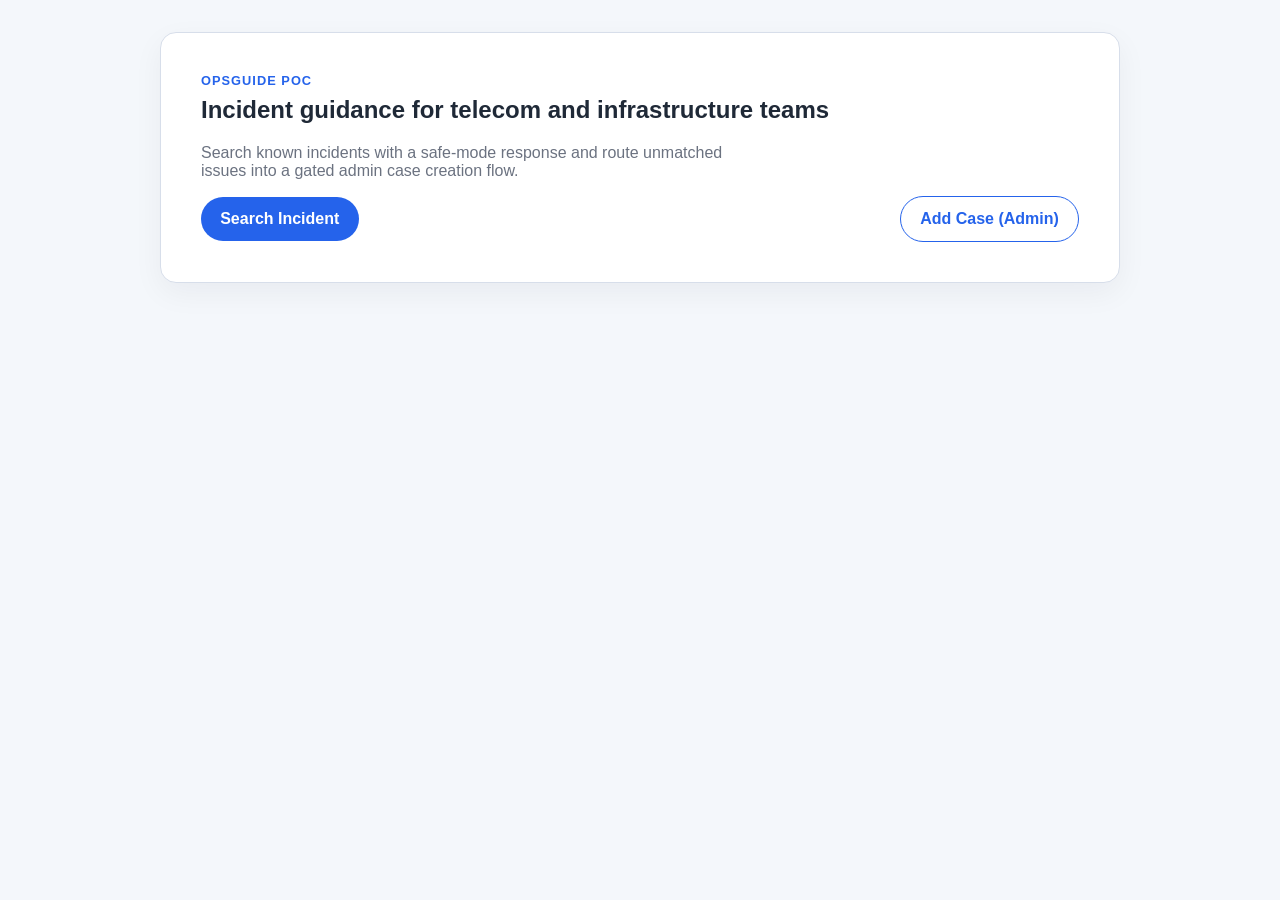
==== docs/index.html @ 7116a187 "moved from web to docs" ====
<!DOCTYPE html>
<html lang="en">
  <head>
    <meta charset="UTF-8" />
    <meta name="viewport" content="width=device-width, initial-scale=1.0" />
    <title>OpsGuide POC</title>
    <link rel="stylesheet" href="styles.css" />
  </head>
  <body>
    <main class="container">
      <section class="card hero">
        <p class="eyebrow">OpsGuide POC</p>
        <h1>Incident guidance for telecom and infrastructure teams</h1>
        <p class="lead">
          Search known incidents with a safe-mode response and route unmatched issues
          into a gated admin case creation flow.
        </p>
        <div class="actions">
          <a class="button" href="search.html">Search Incident</a>
          <a class="button button-secondary" href="add-case.html">Add Case (Admin)</a>
        </div>
      </section>
    </main>
  </body>
</html>
---- docs/styles.css ----
:root {
  color-scheme: light;
  --bg: #f4f7fb;
  --surface: #ffffff;
  --text: #1f2937;
  --muted: #6b7280;
  --border: #d7deea;
  --primary: #2563eb;
  --primary-dark: #1d4ed8;
  --confirmed: #15803d;
  --possible: #c2410c;
  --none: #b91c1c;
}

* {
  box-sizing: border-box;
}

body {
  margin: 0;
  font-family: Arial, Helvetica, sans-serif;
  background: var(--bg);
  color: var(--text);
}

.container {
  width: min(960px, calc(100% - 2rem));
  margin: 0 auto;
  padding: 2rem 0 3rem;
}

.card {
  background: var(--surface);
  border: 1px solid var(--border);
  border-radius: 16px;
  padding: 1.5rem;
  box-shadow: 0 10px 30px rgba(15, 23, 42, 0.05);
  margin-bottom: 1.5rem;
}

.hero {
  padding: 2.5rem;
}

.page-header,
.result-header,
.actions {
  display: flex;
  justify-content: space-between;
  align-items: center;
  gap: 1rem;
  flex-wrap: wrap;
}

.eyebrow {
  text-transform: uppercase;
  letter-spacing: 0.08em;
  font-size: 0.8rem;
  color: var(--primary);
  font-weight: 700;
  margin: 0 0 0.5rem;
}

h1,
h2,
h3,
p {
  margin-top: 0;
}

.lead,
.notice {
  color: var(--muted);
  max-width: 60ch;
}

.stack-lg {
  display: grid;
  gap: 1rem;
}

label {
  display: grid;
  gap: 0.5rem;
  font-weight: 600;
}

select,
textarea,
button {
  font: inherit;
}

select,
textarea {
  width: 100%;
  border: 1px solid var(--border);
  border-radius: 10px;
  padding: 0.75rem 0.9rem;
  background: #fff;
}

.button {
  display: inline-flex;
  justify-content: center;
  align-items: center;
  gap: 0.5rem;
  padding: 0.8rem 1.2rem;
  border-radius: 999px;
  border: none;
  background: var(--primary);
  color: #fff;
  font-weight: 700;
  text-decoration: none;
  cursor: pointer;
}

.button:hover {
  background: var(--primary-dark);
}

.button-secondary {
  background: transparent;
  color: var(--primary);
  border: 1px solid var(--primary);
}

.text-link {
  color: var(--primary);
  text-decoration: none;
  font-weight: 700;
}

.badge {
  padding: 0.35rem 0.7rem;
  border-radius: 999px;
  background: rgba(37, 99, 235, 0.1);
  color: var(--primary);
  font-weight: 700;
}

.metrics,
.result-grid {
  display: grid;
  gap: 1rem;
  grid-template-columns: repeat(auto-fit, minmax(220px, 1fr));
}

.result-grid article {
  padding: 1rem;
  border-radius: 12px;
  background: #f8fafc;
}

.secondary-grid {
  margin-top: 1rem;
}

.result-card {
  border-left: 8px solid transparent;
}

.status-confirmed {
  border-left-color: var(--confirmed);
}

.status-possible {
  border-left-color: var(--possible);
}

.status-none {
  border-left-color: var(--none);
}

.hidden {
  display: none;
}

.empty-state {
  font-size: 1.1rem;
  font-weight: 700;
}

pre {
  white-space: pre-wrap;
  margin: 0;
  font-family: "Courier New", Courier, monospace;
}

@media (max-width: 640px) {
  .hero {
    padding: 1.5rem;
  }
}
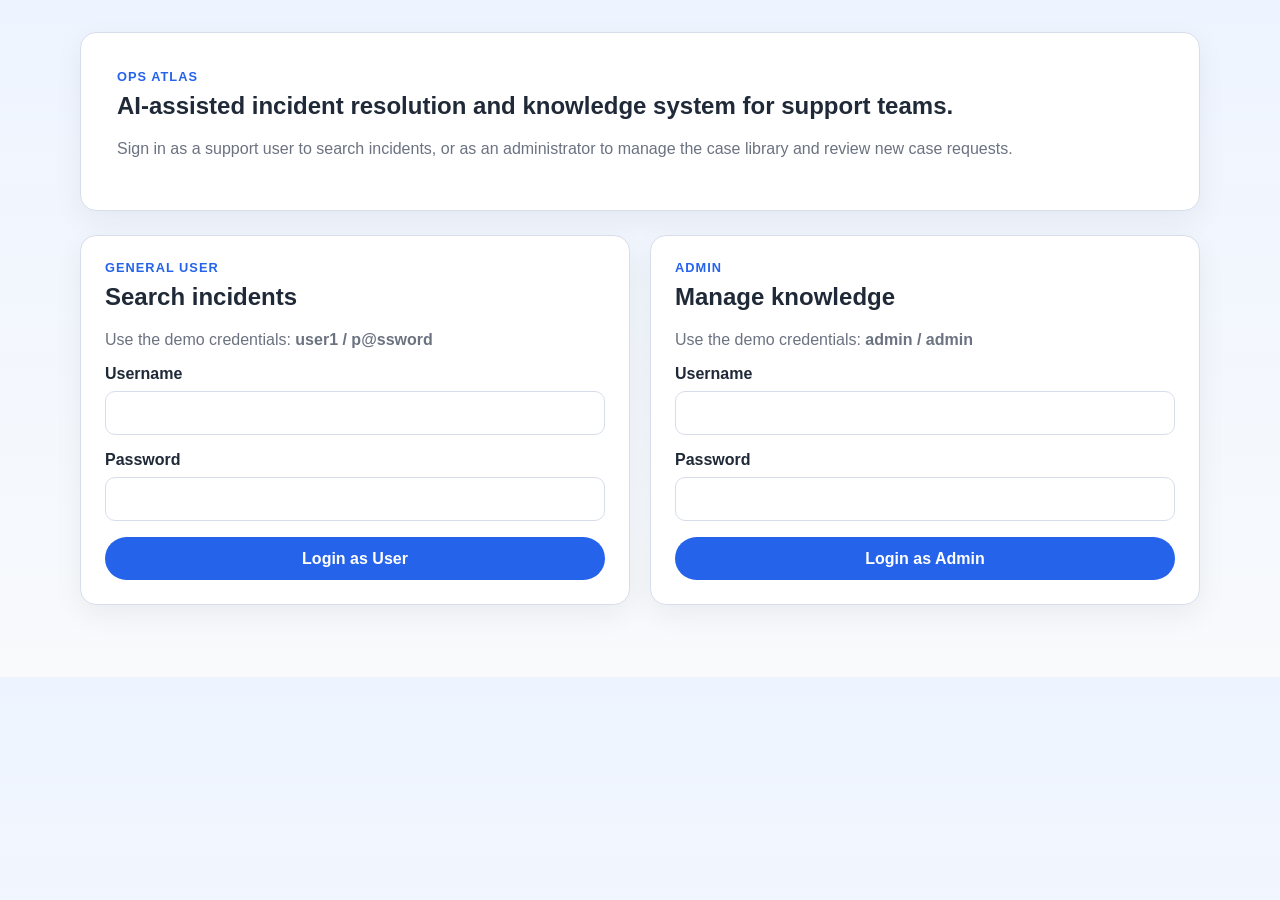
==== commit 18af5112: "refacotored the codebase" ====
--- a/docs/index.html
+++ b/docs/index.html
@@ -3,23 +3,60 @@
   <head>
     <meta charset="UTF-8" />
     <meta name="viewport" content="width=device-width, initial-scale=1.0" />
-    <title>OpsGuide POC</title>
+    <title>Ops Atlas</title>
     <link rel="stylesheet" href="styles.css" />
   </head>
   <body>
     <main class="container">
       <section class="card hero">
-        <p class="eyebrow">OpsGuide POC</p>
-        <h1>Incident guidance for telecom and infrastructure teams</h1>
+        <p class="eyebrow">Ops Atlas</p>
+        <h1>AI-assisted incident resolution and knowledge system for support teams.</h1>
         <p class="lead">
-          Search known incidents with a safe-mode response and route unmatched issues
-          into a gated admin case creation flow.
+          Sign in as a support user to search incidents, or as an administrator to manage
+          the case library and review new case requests.
         </p>
-        <div class="actions">
-          <a class="button" href="search.html">Search Incident</a>
-          <a class="button button-secondary" href="add-case.html">Add Case (Admin)</a>
-        </div>
       </section>
+
+      <section class="login-grid">
+        <article class="card">
+          <p class="eyebrow">General User</p>
+          <h2>Search incidents</h2>
+          <p class="notice">Use the demo credentials: <strong>user1 / p@ssword</strong></p>
+          <form id="user-login-form" class="stack-lg">
+            <label>
+              Username
+              <input id="user-username" type="text" autocomplete="username" required />
+            </label>
+            <label>
+              Password
+              <input id="user-password" type="password" autocomplete="current-password" required />
+            </label>
+            <button type="submit" class="button">Login as User</button>
+          </form>
+        </article>
+
+        <article class="card">
+          <p class="eyebrow">Admin</p>
+          <h2>Manage knowledge</h2>
+          <p class="notice">Use the demo credentials: <strong>admin / admin</strong></p>
+          <form id="admin-login-form" class="stack-lg">
+            <label>
+              Username
+              <input id="admin-username" type="text" autocomplete="username" required />
+            </label>
+            <label>
+              Password
+              <input id="admin-password" type="password" autocomplete="current-password" required />
+            </label>
+            <button type="submit" class="button">Login as Admin</button>
+          </form>
+        </article>
+      </section>
+
+      <section id="login-message" class="card hidden status-none"></section>
     </main>
+
+    <script src="auth.js"></script>
+    <script src="app.js"></script>
   </body>
 </html>
--- a/docs/styles.css
+++ b/docs/styles.css
@@ -10,6 +10,7 @@
   --confirmed: #15803d;
   --possible: #c2410c;
   --none: #b91c1c;
+  --shadow: 0 10px 30px rgba(15, 23, 42, 0.06);
 }
 
 * {
@@ -19,12 +20,12 @@
 body {
   margin: 0;
   font-family: Arial, Helvetica, sans-serif;
-  background: var(--bg);
+  background: linear-gradient(180deg, #eef4ff 0%, #f8fafc 100%);
   color: var(--text);
 }
 
 .container {
-  width: min(960px, calc(100% - 2rem));
+  width: min(1120px, calc(100% - 2rem));
   margin: 0 auto;
   padding: 2rem 0 3rem;
 }
@@ -34,17 +35,34 @@
   border: 1px solid var(--border);
   border-radius: 16px;
   padding: 1.5rem;
-  box-shadow: 0 10px 30px rgba(15, 23, 42, 0.05);
+  box-shadow: var(--shadow);
   margin-bottom: 1.5rem;
 }
 
 .hero {
-  padding: 2.5rem;
+  padding: 2.25rem;
+}
+
+.login-grid,
+.admin-grid,
+.metrics,
+.result-grid {
+  display: grid;
+  gap: 1.25rem;
+}
+
+.login-grid,
+.admin-grid {
+  grid-template-columns: repeat(auto-fit, minmax(300px, 1fr));
 }
 
 .page-header,
 .result-header,
-.actions {
+.actions,
+.toolbar,
+.request-action,
+.table-actions,
+.section-heading {
   display: flex;
   justify-content: space-between;
   align-items: center;
@@ -69,9 +87,9 @@
 }
 
 .lead,
-.notice {
+.notice,
+.helper-text {
   color: var(--muted);
-  max-width: 60ch;
 }
 
 .stack-lg {
@@ -87,17 +105,24 @@
 
 select,
 textarea,
+input,
 button {
   font: inherit;
 }
 
 select,
-textarea {
+textarea,
+input {
   width: 100%;
   border: 1px solid var(--border);
   border-radius: 10px;
   padding: 0.75rem 0.9rem;
   background: #fff;
+}
+
+textarea:disabled {
+  background: #f1f5f9;
+  color: var(--muted);
 }
 
 .button {
@@ -115,8 +140,13 @@
   cursor: pointer;
 }
 
-.button:hover {
+.button:hover:not(:disabled) {
   background: var(--primary-dark);
+}
+
+.button:disabled {
+  cursor: not-allowed;
+  opacity: 0.6;
 }
 
 .button-secondary {
@@ -125,13 +155,16 @@
   border: 1px solid var(--primary);
 }
 
-.text-link {
-  color: var(--primary);
-  text-decoration: none;
-  font-weight: 700;
-}
-
-.badge {
+.button-emphasis {
+  background: var(--none);
+}
+
+.button-emphasis:hover:not(:disabled) {
+  background: #991b1b;
+}
+
+.badge,
+.role-pill {
   padding: 0.35rem 0.7rem;
   border-radius: 999px;
   background: rgba(37, 99, 235, 0.1);
@@ -141,8 +174,6 @@
 
 .metrics,
 .result-grid {
-  display: grid;
-  gap: 1rem;
   grid-template-columns: repeat(auto-fit, minmax(220px, 1fr));
 }
 
@@ -181,6 +212,28 @@
   font-weight: 700;
 }
 
+.warning-text {
+  color: var(--possible);
+  font-weight: 700;
+}
+
+.table-wrap {
+  overflow-x: auto;
+}
+
+table {
+  width: 100%;
+  border-collapse: collapse;
+}
+
+th,
+td {
+  text-align: left;
+  padding: 0.9rem 0.75rem;
+  border-bottom: 1px solid var(--border);
+  vertical-align: top;
+}
+
 pre {
   white-space: pre-wrap;
   margin: 0;
@@ -191,4 +244,9 @@
   .hero {
     padding: 1.5rem;
   }
-}
+
+  .request-action,
+  .table-actions {
+    align-items: stretch;
+  }
+}
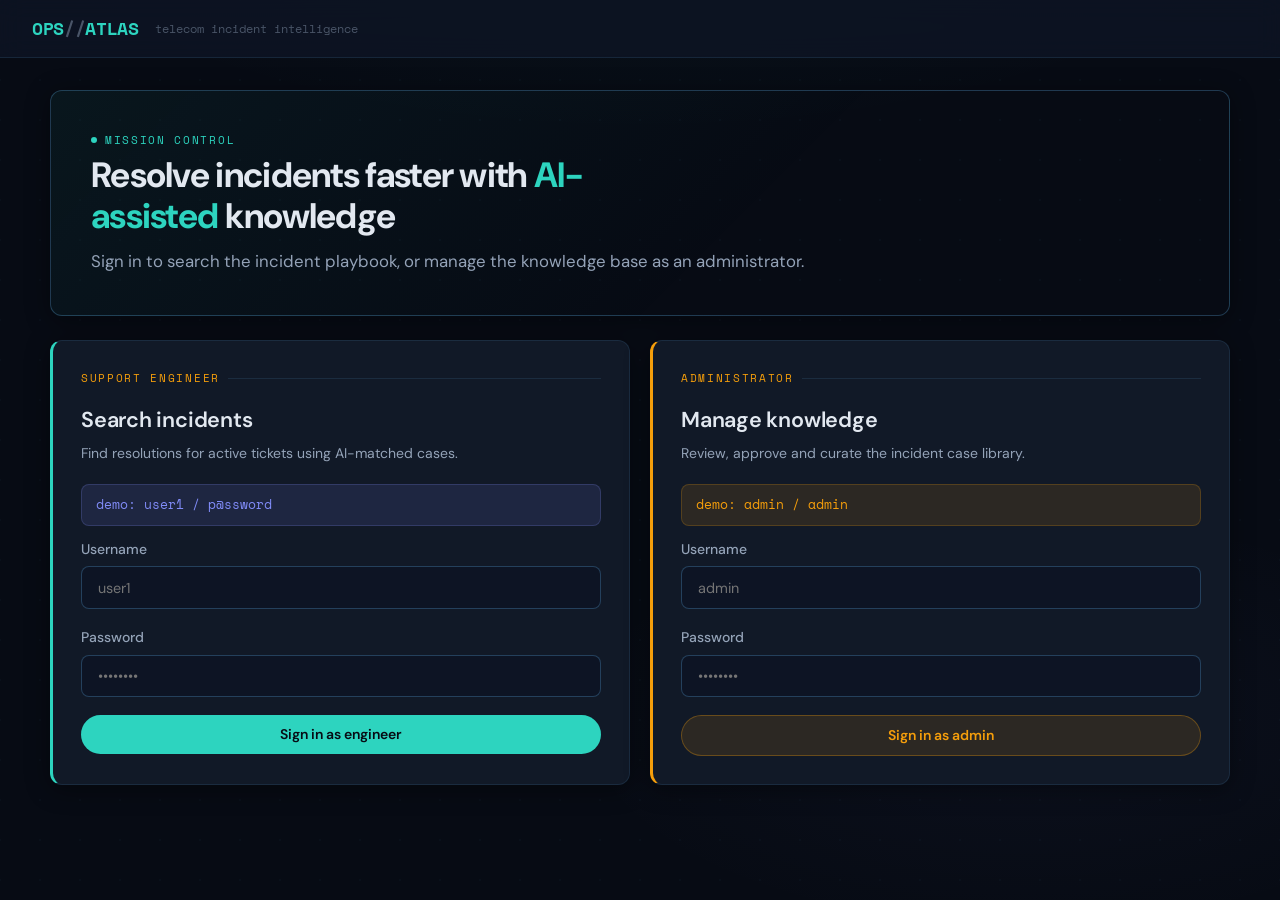
==== commit 3b4168d2: "added form and view buttons with new animations" ====
--- a/docs/index.html
+++ b/docs/index.html
@@ -3,60 +3,55 @@
   <head>
     <meta charset="UTF-8" />
     <meta name="viewport" content="width=device-width, initial-scale=1.0" />
-    <title>Ops Atlas</title>
+    <title>Ops Atlas — Incident Intelligence</title>
     <link rel="stylesheet" href="styles.css" />
   </head>
   <body>
+
+    <header class="site-header">
+      <div class="logo">OPS<span>//</span>ATLAS</div>
+      <span style="font-size:.75rem;color:var(--text-muted);font-family:'Space Mono',monospace;">telecom incident intelligence</span>
+    </header>
+
     <main class="container">
       <section class="card hero">
-        <p class="eyebrow">Ops Atlas</p>
-        <h1>AI-assisted incident resolution and knowledge system for support teams.</h1>
+        <p class="eyebrow">Mission Control</p>
+        <h1 class="login-hero-text">Resolve incidents faster with <span>AI-assisted</span> knowledge</h1>
         <p class="lead">
-          Sign in as a support user to search incidents, or as an administrator to manage
-          the case library and review new case requests.
+          Sign in to search the incident playbook, or manage the knowledge base as an administrator.
         </p>
       </section>
 
-      <section class="login-grid">
-        <article class="card">
-          <p class="eyebrow">General User</p>
-          <h2>Search incidents</h2>
-          <p class="notice">Use the demo credentials: <strong>user1 / p@ssword</strong></p>
-          <form id="user-login-form" class="stack-lg">
-            <label>
-              Username
-              <input id="user-username" type="text" autocomplete="username" required />
-            </label>
-            <label>
-              Password
-              <input id="user-password" type="password" autocomplete="current-password" required />
-            </label>
-            <button type="submit" class="button">Login as User</button>
+      <div class="login-grid">
+        <article class="card login-card card-accent-teal">
+          <div class="login-role-label">Support engineer</div>
+          <h2 style="margin-bottom:.25rem;">Search incidents</h2>
+          <p style="margin-bottom:1.25rem;font-size:.875rem;">Find resolutions for active tickets using AI-matched cases.</p>
+          <div class="notice">demo: user1 / p@ssword</div>
+          <form id="user-login-form" class="stack-lg" style="margin-top:.75rem;">
+            <label>Username <input id="user-username" type="text" autocomplete="username" placeholder="user1" required /></label>
+            <label>Password <input id="user-password" type="password" autocomplete="current-password" placeholder="••••••••" required /></label>
+            <button type="submit" class="button button-primary">Sign in as engineer</button>
           </form>
         </article>
 
-        <article class="card">
-          <p class="eyebrow">Admin</p>
-          <h2>Manage knowledge</h2>
-          <p class="notice">Use the demo credentials: <strong>admin / admin</strong></p>
-          <form id="admin-login-form" class="stack-lg">
-            <label>
-              Username
-              <input id="admin-username" type="text" autocomplete="username" required />
-            </label>
-            <label>
-              Password
-              <input id="admin-password" type="password" autocomplete="current-password" required />
-            </label>
-            <button type="submit" class="button">Login as Admin</button>
+        <article class="card login-card card-accent-amber">
+          <div class="login-role-label" style="color:var(--amber);">Administrator</div>
+          <h2 style="margin-bottom:.25rem;">Manage knowledge</h2>
+          <p style="margin-bottom:1.25rem;font-size:.875rem;">Review, approve and curate the incident case library.</p>
+          <div class="notice" style="color:var(--amber);background:var(--amber-dim);border-color:rgba(245,158,11,0.2);">demo: admin / admin</div>
+          <form id="admin-login-form" class="stack-lg" style="margin-top:.75rem;">
+            <label>Username <input id="admin-username" type="text" autocomplete="username" placeholder="admin" required /></label>
+            <label>Password <input id="admin-password" type="password" autocomplete="current-password" placeholder="••••••••" required /></label>
+            <button type="submit" class="button button-amber">Sign in as admin</button>
           </form>
         </article>
-      </section>
+      </div>
 
-      <section id="login-message" class="card hidden status-none"></section>
+      <div id="login-message" class="hidden"></div>
     </main>
 
     <script src="auth.js"></script>
     <script src="app.js"></script>
   </body>
-</html>
+</html>
--- a/docs/styles.css
+++ b/docs/styles.css
@@ -1,252 +1,518 @@
+@import url('https://fonts.googleapis.com/css2?family=Space+Mono:wght@400;700&family=DM+Sans:wght@300;400;500;600&display=swap');
+
 :root {
-  color-scheme: light;
-  --bg: #f4f7fb;
-  --surface: #ffffff;
-  --text: #1f2937;
-  --muted: #6b7280;
-  --border: #d7deea;
-  --primary: #2563eb;
-  --primary-dark: #1d4ed8;
-  --confirmed: #15803d;
-  --possible: #c2410c;
-  --none: #b91c1c;
-  --shadow: 0 10px 30px rgba(15, 23, 42, 0.06);
-}
-
-* {
-  box-sizing: border-box;
-}
+  --bg-deep:    #070b14;
+  --bg-surface: #0d1424;
+  --bg-card:    #111927;
+  --bg-hover:   #162035;
+  --border:     rgba(99,179,237,0.12);
+  --border-bright: rgba(99,179,237,0.28);
+
+  --teal:       #2dd4bf;
+  --teal-dim:   rgba(45,212,191,0.12);
+  --teal-glow:  rgba(45,212,191,0.25);
+  --amber:      #f59e0b;
+  --amber-dim:  rgba(245,158,11,0.12);
+  --coral:      #fb7185;
+  --coral-dim:  rgba(251,113,133,0.12);
+  --indigo:     #818cf8;
+  --indigo-dim: rgba(129,140,248,0.12);
+  --green:      #4ade80;
+  --green-dim:  rgba(74,222,128,0.12);
+
+  --text-primary:   #e2e8f0;
+  --text-secondary: #94a3b8;
+  --text-muted:     #4a5568;
+
+  --shadow: 0 4px 24px rgba(0,0,0,0.4);
+  --shadow-lg: 0 8px 40px rgba(0,0,0,0.6);
+  --radius: 12px;
+  --radius-sm: 8px;
+}
+
+*, *::before, *::after { box-sizing: border-box; margin: 0; }
 
 body {
-  margin: 0;
-  font-family: Arial, Helvetica, sans-serif;
-  background: linear-gradient(180deg, #eef4ff 0%, #f8fafc 100%);
-  color: var(--text);
+  font-family: 'DM Sans', sans-serif;
+  background: var(--bg-deep);
+  color: var(--text-primary);
+  min-height: 100vh;
+  line-height: 1.6;
+  background-image:
+    radial-gradient(ellipse 80% 50% at 50% -20%, rgba(45,212,191,0.06) 0%, transparent 70%),
+    radial-gradient(ellipse 60% 40% at 80% 80%, rgba(129,140,248,0.04) 0%, transparent 60%);
+}
+
+/* ── Grid noise texture ── */
+body::before {
+  content: '';
+  position: fixed; inset: 0;
+  background-image: url("data:image/svg+xml,%3Csvg width='40' height='40' xmlns='http://www.w3.org/2000/svg'%3E%3Cpath d='M0 0h40v40H0z' fill='none'/%3E%3Cpath d='M0 0h1v1H0zm40 0h-1v1h1zM0 40h1v-1H0zm40 0h-1v-1h1z' fill='rgba(99,179,237,0.03)'/%3E%3C/svg%3E");
+  pointer-events: none; z-index: 0;
 }
 
 .container {
-  width: min(1120px, calc(100% - 2rem));
+  position: relative; z-index: 1;
+  width: min(1180px, calc(100% - 2rem));
   margin: 0 auto;
-  padding: 2rem 0 3rem;
-}
-
+  padding: 2rem 0 4rem;
+}
+
+/* ── HEADER BAR ── */
+.site-header {
+  background: rgba(13,20,36,0.85);
+  backdrop-filter: blur(12px);
+  border-bottom: 1px solid var(--border);
+  padding: .9rem 2rem;
+  display: flex;
+  align-items: center;
+  gap: 1rem;
+  position: sticky; top: 0; z-index: 100;
+}
+.site-header .logo {
+  font-family: 'Space Mono', monospace;
+  font-size: 1.1rem;
+  font-weight: 700;
+  color: var(--teal);
+  letter-spacing: -0.02em;
+}
+.site-header .logo span { color: var(--text-muted); }
+.header-actions { margin-left: auto; display: flex; gap: .6rem; align-items: center; }
+
+/* ── CARDS ── */
 .card {
-  background: var(--surface);
+  background: var(--bg-card);
   border: 1px solid var(--border);
-  border-radius: 16px;
-  padding: 1.5rem;
+  border-radius: var(--radius);
+  padding: 1.75rem;
+  margin-bottom: 1.5rem;
   box-shadow: var(--shadow);
-  margin-bottom: 1.5rem;
-}
-
+  transition: border-color .2s;
+}
+.card:hover { border-color: var(--border-bright); }
+
+.card-accent-teal  { border-left: 3px solid var(--teal); }
+.card-accent-amber { border-left: 3px solid var(--amber); }
+.card-accent-coral { border-left: 3px solid var(--coral); }
+.card-accent-indigo{ border-left: 3px solid var(--indigo); }
+.card-accent-green { border-left: 3px solid var(--green); }
+
+/* ── EYEBROW / HEADINGS ── */
+.eyebrow {
+  font-family: 'Space Mono', monospace;
+  font-size: .7rem;
+  letter-spacing: .15em;
+  text-transform: uppercase;
+  color: var(--teal);
+  margin-bottom: .4rem;
+  display: flex; align-items: center; gap: .5rem;
+}
+.eyebrow::before {
+  content: '';
+  width: 6px; height: 6px;
+  border-radius: 50%;
+  background: var(--teal);
+  display: inline-block;
+  animation: pulse 2s ease-in-out infinite;
+}
+@keyframes pulse {
+  0%,100% { opacity: 1; transform: scale(1); }
+  50%      { opacity: .4; transform: scale(.7); }
+}
+
+h1 { font-size: 1.9rem; font-weight: 600; line-height: 1.2; letter-spacing: -.02em; }
+h2 { font-size: 1.35rem; font-weight: 600; letter-spacing: -.01em; }
+h3 { font-size: 1rem; font-weight: 500; }
+p  { color: var(--text-secondary); }
+
+.lead { font-size: 1.05rem; color: var(--text-secondary); margin-top: .4rem; }
+
+/* ── HERO ── */
 .hero {
-  padding: 2.25rem;
-}
-
-.login-grid,
-.admin-grid,
-.metrics,
-.result-grid {
+  background: linear-gradient(135deg, rgba(45,212,191,0.06) 0%, rgba(13,20,36,0) 60%);
+  border: 1px solid var(--border-bright);
+  padding: 2.5rem;
+}
+.hero h1 { max-width: 600px; }
+
+/* ── LAYOUT GRIDS ── */
+.login-grid, .admin-grid {
   display: grid;
   gap: 1.25rem;
-}
-
-.login-grid,
-.admin-grid {
-  grid-template-columns: repeat(auto-fit, minmax(300px, 1fr));
-}
-
-.page-header,
-.result-header,
-.actions,
-.toolbar,
-.request-action,
-.table-actions,
-.section-heading {
+  grid-template-columns: repeat(auto-fit, minmax(320px, 1fr));
+}
+
+.page-header {
   display: flex;
   justify-content: space-between;
+  align-items: flex-start;
+  flex-wrap: wrap;
+  gap: 1rem;
+  margin-bottom: 1.5rem;
+}
+
+/* ── FORM ELEMENTS ── */
+.stack-lg { display: grid; gap: 1.1rem; }
+
+label {
+  display: grid;
+  gap: .4rem;
+  font-size: .875rem;
+  font-weight: 500;
+  color: var(--text-secondary);
+}
+label span.req { color: var(--coral); }
+
+select, textarea, input[type="text"], input[type="password"], input[type="email"] {
+  font-family: 'DM Sans', sans-serif;
+  font-size: .9rem;
+  width: 100%;
+  background: var(--bg-surface);
+  border: 1px solid var(--border-bright);
+  border-radius: var(--radius-sm);
+  padding: .7rem 1rem;
+  color: var(--text-primary);
+  transition: border-color .2s, box-shadow .2s;
+  outline: none;
+  appearance: none;
+  -webkit-appearance: none;
+}
+select:focus, textarea:focus, input:focus {
+  border-color: var(--teal);
+  box-shadow: 0 0 0 3px var(--teal-glow);
+}
+textarea { resize: vertical; min-height: 80px; }
+textarea:disabled, input:disabled, select:disabled {
+  opacity: .4; cursor: not-allowed;
+}
+select option { background: var(--bg-surface); }
+
+/* ── BUTTONS ── */
+.button {
+  display: inline-flex;
+  align-items: center;
+  justify-content: center;
+  gap: .5rem;
+  padding: .65rem 1.3rem;
+  border-radius: 999px;
+  border: none;
+  font-family: 'DM Sans', sans-serif;
+  font-size: .875rem;
+  font-weight: 600;
+  cursor: pointer;
+  transition: all .2s;
+  text-decoration: none;
+  white-space: nowrap;
+}
+.button:disabled { opacity: .45; cursor: not-allowed; pointer-events: none; }
+
+.button-primary {
+  background: var(--teal);
+  color: #070b14;
+}
+.button-primary:hover { background: #5eead4; box-shadow: 0 0 18px var(--teal-glow); }
+
+.button-secondary {
+  background: transparent;
+  color: var(--teal);
+  border: 1px solid rgba(45,212,191,0.35);
+}
+.button-secondary:hover { background: var(--teal-dim); border-color: var(--teal); }
+
+.button-danger {
+  background: var(--coral-dim);
+  color: var(--coral);
+  border: 1px solid rgba(251,113,133,0.3);
+}
+.button-danger:hover { background: rgba(251,113,133,0.2); box-shadow: 0 0 14px rgba(251,113,133,0.2); }
+
+.button-amber {
+  background: var(--amber-dim);
+  color: var(--amber);
+  border: 1px solid rgba(245,158,11,0.3);
+}
+.button-amber:hover { background: rgba(245,158,11,0.2); }
+
+.button-ghost {
+  background: transparent;
+  color: var(--text-secondary);
+  border: 1px solid var(--border);
+}
+.button-ghost:hover { background: var(--bg-hover); color: var(--text-primary); border-color: var(--border-bright); }
+
+/* ── STATUS BADGES ── */
+.badge {
+  display: inline-flex;
+  align-items: center;
+  gap: .35rem;
+  padding: .25rem .75rem;
+  border-radius: 999px;
+  font-size: .75rem;
+  font-weight: 600;
+  font-family: 'Space Mono', monospace;
+  letter-spacing: .03em;
+}
+.badge::before {
+  content: '';
+  width: 5px; height: 5px;
+  border-radius: 50%;
+}
+
+.badge-confirmed { background: var(--green-dim); color: var(--green); border: 1px solid rgba(74,222,128,0.25); }
+.badge-confirmed::before { background: var(--green); }
+.badge-possible  { background: var(--amber-dim);  color: var(--amber); border: 1px solid rgba(245,158,11,0.25); }
+.badge-possible::before  { background: var(--amber); }
+.badge-none      { background: var(--coral-dim);  color: var(--coral); border: 1px solid rgba(251,113,133,0.25); }
+.badge-none::before      { background: var(--coral); }
+.badge-pending   { background: var(--indigo-dim); color: var(--indigo); border: 1px solid rgba(129,140,248,0.25); }
+.badge-pending::before   { background: var(--indigo); animation: pulse 1.5s infinite; }
+.badge-id { background: var(--teal-dim); color: var(--teal); border: 1px solid rgba(45,212,191,0.2); }
+
+/* ── RESULT CARD ── */
+.result-card {
+  border-left: 4px solid transparent;
+  transition: all .3s;
+  animation: slideIn .3s ease;
+}
+@keyframes slideIn {
+  from { opacity: 0; transform: translateY(8px); }
+  to   { opacity: 1; transform: translateY(0); }
+}
+.status-confirmed { border-left-color: var(--green); }
+.status-possible  { border-left-color: var(--amber); }
+.status-none      { border-left-color: var(--coral); }
+
+.result-header { display: flex; justify-content: space-between; align-items: center; flex-wrap: wrap; gap: .75rem; margin-bottom: 1rem; }
+.result-header h2 { font-family: 'Space Mono', monospace; font-size: 1rem; }
+
+.metrics-row { display: flex; gap: 1.5rem; flex-wrap: wrap; margin-bottom: 1rem; }
+.metric { display: flex; flex-direction: column; gap: .1rem; }
+.metric-label { font-size: .7rem; text-transform: uppercase; letter-spacing: .1em; color: var(--text-muted); font-family: 'Space Mono', monospace; }
+.metric-value { font-size: 1.4rem; font-weight: 700; font-family: 'Space Mono', monospace; color: var(--teal); }
+
+.result-grid { display: grid; grid-template-columns: 1fr 1fr; gap: 1rem; margin-top: 1rem; }
+@media (max-width: 600px) { .result-grid { grid-template-columns: 1fr; } }
+.result-grid article {
+  background: var(--bg-surface);
+  border: 1px solid var(--border);
+  border-radius: var(--radius-sm);
+  padding: 1rem;
+}
+.result-grid article h3 {
+  font-family: 'Space Mono', monospace;
+  font-size: .72rem;
+  text-transform: uppercase;
+  letter-spacing: .1em;
+  color: var(--text-muted);
+  margin-bottom: .5rem;
+}
+.result-grid article p, .result-grid article pre {
+  font-size: .875rem;
+  color: var(--text-primary);
+}
+pre { white-space: pre-wrap; font-family: 'Space Mono', monospace; font-size: .8rem; line-height: 1.7; color: var(--teal); }
+
+.warning-text { color: var(--amber); font-size: .85rem; font-weight: 500; display: flex; align-items: center; gap: .4rem; margin: .75rem 0; }
+.warning-text::before { content: '⚠'; }
+
+.matched-keywords { display: flex; flex-wrap: wrap; gap: .4rem; margin: .75rem 0; }
+.keyword-chip {
+  background: var(--indigo-dim);
+  color: var(--indigo);
+  border: 1px solid rgba(129,140,248,0.2);
+  padding: .2rem .6rem;
+  border-radius: 999px;
+  font-size: .75rem;
+  font-family: 'Space Mono', monospace;
+}
+
+.request-action {
+  display: flex;
   align-items: center;
   gap: 1rem;
+  margin-top: 1.25rem;
+  padding-top: 1.25rem;
+  border-top: 1px solid var(--border);
   flex-wrap: wrap;
 }
-
-.eyebrow {
+.helper-text { font-size: .8rem; color: var(--text-muted); }
+
+/* ── TABLE ── */
+.table-wrap { overflow-x: auto; border-radius: var(--radius-sm); border: 1px solid var(--border); }
+table { width: 100%; border-collapse: collapse; }
+thead { background: var(--bg-surface); }
+th {
+  padding: .75rem 1rem;
+  text-align: left;
+  font-family: 'Space Mono', monospace;
+  font-size: .7rem;
   text-transform: uppercase;
-  letter-spacing: 0.08em;
-  font-size: 0.8rem;
-  color: var(--primary);
+  letter-spacing: .1em;
+  color: var(--text-muted);
+  border-bottom: 1px solid var(--border);
+  white-space: nowrap;
+}
+td {
+  padding: .85rem 1rem;
+  border-bottom: 1px solid var(--border);
+  font-size: .875rem;
+  vertical-align: middle;
+}
+tbody tr:last-child td { border-bottom: none; }
+tbody tr:hover { background: var(--bg-hover); }
+.table-actions { display: flex; gap: .4rem; flex-wrap: wrap; }
+
+/* ── LOGIN PAGE ── */
+.login-hero-text { font-size: 2.2rem; font-weight: 700; line-height: 1.15; margin-bottom: .75rem; }
+.login-hero-text span { color: var(--teal); }
+.login-card { position: relative; overflow: hidden; }
+.login-card::before {
+  content: '';
+  position: absolute;
+  top: -50%; right: -30%;
+  width: 200px; height: 200px;
+  border-radius: 50%;
+  background: radial-gradient(circle, rgba(45,212,191,0.07) 0%, transparent 70%);
+  pointer-events: none;
+}
+.login-role-label {
+  font-family: 'Space Mono', monospace;
+  font-size: .7rem;
+  letter-spacing: .15em;
+  text-transform: uppercase;
+  color: var(--amber);
+  margin-bottom: 1rem;
+  display: flex; align-items: center; gap: .5rem;
+}
+.login-role-label::after { content: ''; flex: 1; height: 1px; background: var(--border); }
+
+.notice {
+  background: var(--indigo-dim);
+  border: 1px solid rgba(129,140,248,0.2);
+  border-radius: var(--radius-sm);
+  padding: .6rem .9rem;
+  font-size: .8rem;
+  color: var(--indigo);
+  font-family: 'Space Mono', monospace;
+  margin-bottom: .5rem;
+}
+
+/* ── MODAL / OVERLAY ── */
+.modal-backdrop {
+  display: none;
+  position: fixed; inset: 0;
+  background: rgba(7,11,20,0.85);
+  backdrop-filter: blur(4px);
+  z-index: 200;
+  align-items: center;
+  justify-content: center;
+  padding: 1.5rem;
+}
+.modal-backdrop.open { display: flex; }
+
+.modal {
+  background: var(--bg-card);
+  border: 1px solid var(--border-bright);
+  border-radius: var(--radius);
+  padding: 2rem;
+  width: 100%;
+  max-width: 680px;
+  max-height: 90vh;
+  overflow-y: auto;
+  box-shadow: var(--shadow-lg);
+  animation: modalIn .25s ease;
+}
+@keyframes modalIn {
+  from { opacity: 0; transform: scale(.96) translateY(12px); }
+  to   { opacity: 1; transform: scale(1) translateY(0); }
+}
+.modal-header {
+  display: flex;
+  justify-content: space-between;
+  align-items: flex-start;
+  margin-bottom: 1.5rem;
+}
+.modal-close {
+  background: none;
+  border: 1px solid var(--border);
+  color: var(--text-muted);
+  width: 32px; height: 32px;
+  border-radius: 50%;
+  cursor: pointer;
+  font-size: 1rem;
+  display: flex; align-items: center; justify-content: center;
+  transition: all .2s; flex-shrink: 0;
+}
+.modal-close:hover { border-color: var(--coral); color: var(--coral); background: var(--coral-dim); }
+
+/* ── SECTION HEADING ── */
+.section-heading { margin-bottom: 1.25rem; }
+
+/* ── TOOLBAR ── */
+.toolbar { display: flex; gap: .6rem; align-items: center; flex-wrap: wrap; }
+
+/* ── ROLE PILL ── */
+.role-pill {
+  background: var(--teal-dim);
+  color: var(--teal);
+  border: 1px solid rgba(45,212,191,0.25);
+  padding: .3rem .8rem;
+  border-radius: 999px;
+  font-size: .75rem;
+  font-family: 'Space Mono', monospace;
   font-weight: 700;
-  margin: 0 0 0.5rem;
-}
-
-h1,
-h2,
-h3,
-p {
-  margin-top: 0;
-}
-
-.lead,
-.notice,
-.helper-text {
-  color: var(--muted);
-}
-
-.stack-lg {
-  display: grid;
-  gap: 1rem;
-}
-
-label {
-  display: grid;
-  gap: 0.5rem;
-  font-weight: 600;
-}
-
-select,
-textarea,
-input,
-button {
-  font: inherit;
-}
-
-select,
-textarea,
-input {
-  width: 100%;
-  border: 1px solid var(--border);
-  border-radius: 10px;
-  padding: 0.75rem 0.9rem;
-  background: #fff;
-}
-
-textarea:disabled {
-  background: #f1f5f9;
-  color: var(--muted);
-}
-
-.button {
-  display: inline-flex;
-  justify-content: center;
-  align-items: center;
-  gap: 0.5rem;
-  padding: 0.8rem 1.2rem;
-  border-radius: 999px;
-  border: none;
-  background: var(--primary);
-  color: #fff;
-  font-weight: 700;
-  text-decoration: none;
-  cursor: pointer;
-}
-
-.button:hover:not(:disabled) {
-  background: var(--primary-dark);
-}
-
-.button:disabled {
-  cursor: not-allowed;
-  opacity: 0.6;
-}
-
-.button-secondary {
-  background: transparent;
-  color: var(--primary);
-  border: 1px solid var(--primary);
-}
-
-.button-emphasis {
-  background: var(--none);
-}
-
-.button-emphasis:hover:not(:disabled) {
-  background: #991b1b;
-}
-
-.badge,
-.role-pill {
-  padding: 0.35rem 0.7rem;
-  border-radius: 999px;
-  background: rgba(37, 99, 235, 0.1);
-  color: var(--primary);
-  font-weight: 700;
-}
-
-.metrics,
-.result-grid {
-  grid-template-columns: repeat(auto-fit, minmax(220px, 1fr));
-}
-
-.result-grid article {
-  padding: 1rem;
-  border-radius: 12px;
-  background: #f8fafc;
-}
-
-.secondary-grid {
-  margin-top: 1rem;
-}
-
-.result-card {
-  border-left: 8px solid transparent;
-}
-
-.status-confirmed {
-  border-left-color: var(--confirmed);
-}
-
-.status-possible {
-  border-left-color: var(--possible);
-}
-
-.status-none {
-  border-left-color: var(--none);
-}
-
-.hidden {
-  display: none;
-}
-
+}
+
+/* ── EMPTY STATE ── */
 .empty-state {
-  font-size: 1.1rem;
-  font-weight: 700;
-}
-
-.warning-text {
-  color: var(--possible);
-  font-weight: 700;
-}
-
-.table-wrap {
-  overflow-x: auto;
-}
-
-table {
-  width: 100%;
-  border-collapse: collapse;
-}
-
-th,
-td {
-  text-align: left;
-  padding: 0.9rem 0.75rem;
-  border-bottom: 1px solid var(--border);
-  vertical-align: top;
-}
-
-pre {
-  white-space: pre-wrap;
-  margin: 0;
-  font-family: "Courier New", Courier, monospace;
-}
-
+  text-align: center;
+  padding: 2.5rem 1rem;
+  color: var(--text-muted);
+  font-size: .9rem;
+}
+.empty-state-icon {
+  font-size: 2rem;
+  margin-bottom: .5rem;
+  opacity: .4;
+}
+
+/* ── TOAST / FLASH MESSAGE ── */
+#admin-message, #login-message {
+  border-radius: var(--radius-sm);
+  padding: .85rem 1.1rem;
+  font-size: .875rem;
+  font-weight: 500;
+  margin-bottom: 1rem;
+  animation: slideIn .25s ease;
+}
+#admin-message.status-confirmed,
+#login-message.status-confirmed { background: var(--green-dim); color: var(--green); border: 1px solid rgba(74,222,128,0.25); }
+#admin-message.status-possible,
+#login-message.status-possible  { background: var(--amber-dim); color: var(--amber); border: 1px solid rgba(245,158,11,0.25); }
+#admin-message.status-none,
+#login-message.status-none      { background: var(--coral-dim); color: var(--coral); border: 1px solid rgba(251,113,133,0.25); }
+
+/* ── HIDDEN ── */
+.hidden { display: none !important; }
+
+/* ── SCROLLBAR ── */
+::-webkit-scrollbar { width: 6px; height: 6px; }
+::-webkit-scrollbar-track { background: var(--bg-surface); }
+::-webkit-scrollbar-thumb { background: var(--border-bright); border-radius: 3px; }
+
+/* ── SELECT CUSTOM ARROW ── */
+select {
+  background-image: url("data:image/svg+xml,%3Csvg xmlns='http://www.w3.org/2000/svg' width='12' height='8' viewBox='0 0 12 8'%3E%3Cpath d='M1 1l5 5 5-5' stroke='%2394a3b8' stroke-width='1.5' fill='none' stroke-linecap='round'/%3E%3C/svg%3E");
+  background-repeat: no-repeat;
+  background-position: right 1rem center;
+  padding-right: 2.5rem;
+}
+
+/* ── RESPONSIVE ── */
 @media (max-width: 640px) {
-  .hero {
-    padding: 1.5rem;
-  }
-
-  .request-action,
-  .table-actions {
-    align-items: stretch;
-  }
-}
+  .hero { padding: 1.5rem; }
+  .login-hero-text { font-size: 1.6rem; }
+  h1 { font-size: 1.5rem; }
+  .result-header { flex-direction: column; align-items: flex-start; }
+  .request-action { flex-direction: column; align-items: stretch; }
+}
